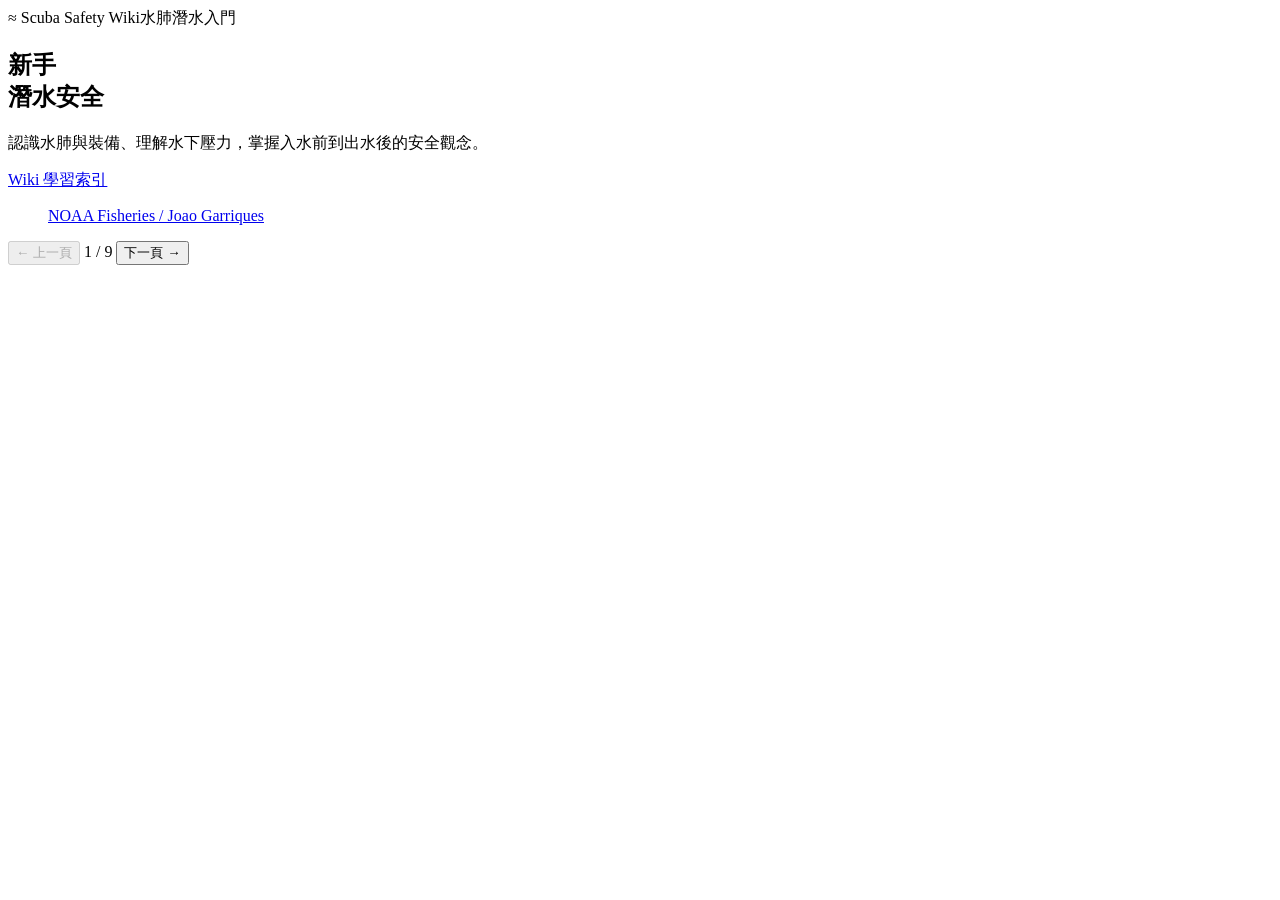
==== index.html @ ed03c34f "Create index.html" ====
<!doctype html>
<html lang="zh-Hant">
<head>
<meta charset="utf-8">
<meta name="viewport" content="width=device-width, initial-scale=1">
<title>新手潛水安全</title>
<link rel="stylesheet" href="style.css">
<script src="slides.js" defer></script>
</head>
<body data-slide="1">
<div class="deck">
<header class="masthead"><span class="brand"><span aria-hidden="true">≈</span> Scuba Safety Wiki</span><span>水肺潛水入門</span></header>
<main>
<section class="slide cover" aria-labelledby="cover">
  <div class="hero"><div>
    <h1 id="cover" tabindex="-1">新手<br>潛水安全</h1>
    <p class="lead">認識水肺與裝備、理解水下壓力，掌握入水前到出水後的安全觀念。</p>
    <a class="source" href="https://github.com/sunnychen950202-svg/scuba_safety_wiki/blob/main/wiki/index.md">Wiki 學習索引</a>
  </div>
  <figure class="photo"><figcaption><a href="https://commons.wikimedia.org/wiki/File:NOAA_diver_American_Samoa_2023.jpg">NOAA Fisheries / Joao Garriques</a></figcaption></figure>
  </div>
</section>
<section class="slide" hidden aria-labelledby="compare">
  <h2 id="compare" tabindex="-1">水肺潛水與浮潛</h2>
  <div class="cards two">
    <article><span class="icon" aria-hidden="true">01</span><h3>浮潛</h3><p>在水面用呼吸管吸入空氣。</p></article>
    <article><span class="icon" aria-hidden="true">02</span><h3>水肺潛水</h3><p>帶著氣瓶，透過調節器在水下呼吸。</p></article>
  </div>
  <p class="note">水肺潛水需要理論與水中訓練。請在受訓範圍內，與受過訓練的潛伴同行。</p>
  <a class="source" href="https://github.com/sunnychen950202-svg/scuba_safety_wiki/blob/main/wiki/scuba-vs-snorkeling.md">Wiki · 水肺潛水與浮潛差異</a>
</section>
<section class="slide" hidden aria-labelledby="pressure">
  <h2 id="pressure" tabindex="-1">越深，水壓越大</h2>
  <div class="depth-demo">
    <div class="depth-water" aria-hidden="true"><span>水面</span><i id="depth-marker"></i><span>30 公尺</span></div>
    <div>
      <label for="depth">模擬海水深度</label>
      <input id="depth" type="range" min="0" max="30" value="10">
      <output id="reading" class="reading" for="depth">10 公尺 · 約 2 大氣壓</output>
      <p>以水面約 1 大氣壓估算。每加深約 10 公尺，環境壓力增加約 1 大氣壓。</p>
    </div>
  </div>
  <ul class="steps">
    <li>下潛時及早、頻繁、輕柔地平衡中耳與外界壓力。</li>
    <li>無法平壓時停下，必要時略升再試。仍無法平壓就結束潛水，避免硬做。</li>
    <li>若耳痛、眩暈或突然聽力下降，結束潛水。症狀持續則先就醫，暫停潛水。</li>
  </ul>
  <a class="source" href="https://github.com/sunnychen950202-svg/scuba_safety_wiki/blob/main/wiki/pressure-equalization.md">Wiki · 水下壓力與耳壓平衡</a>
</section>
<section class="slide" hidden aria-labelledby="gear">
  <h2 id="gear" tabindex="-1">潛水裝備各有用途</h2>
  <div class="cards three gear">
    <details><summary>氣瓶與調節器</summary><p>氣瓶供氣，調節器讓你在水下呼吸。入水前確認瓶閥開啟與瓶壓充足，依訓練測試主用與備用調節器。</p></details>
    <details><summary>BCD 與配重</summary><p>浮力調整裝置（BCD）和配重用來調整浮力。互檢時測試充排氣、確認配重固定，並確認如何快卸。</p></details>
    <details><summary>壓力表與潛水電腦</summary><p>用壓力表或具供氣監測功能的電腦查看瓶壓。測試調節器時同時觀察瓶壓。</p></details>
  </div>
  <a class="source" href="https://github.com/sunnychen950202-svg/scuba_safety_wiki/blob/main/wiki/gear-buddy-check.md">Wiki · 潛水裝備與潛伴檢查</a>
</section>
<section class="slide" hidden aria-labelledby="buddy">
  <h2 id="buddy" tabindex="-1">每次入水前，與潛伴互檢</h2>
  <p>開放式水肺裝備的 BWRAF，包括同日後續每一潛。</p>
  <form class="checklist" id="buddy-check">
    <label><input type="checkbox"><strong><b>B</b> 浮力</strong><span>確認 BCD 連接，測試充氣與排氣。</span></label>
    <label><input type="checkbox"><strong><b>W</b> 配重</strong><span>確認固定，彼此知道如何快卸。</span></label>
    <label><input type="checkbox"><strong><b>R</b> 扣具</strong><span>確認束帶、扣具牢固，彼此知道如何解開。</span></label>
    <label><input type="checkbox"><strong><b>A</b> 供氣</strong><span>確認瓶閥開啟和瓶壓充足。依訓練測試主用與備用調節器、觀察瓶壓，並確認備用調節器的位置。</span></label>
    <label><input type="checkbox"><strong><b>F</b> 最後確認</strong><span>整理管線，確認裝備齊備，彼此確認可以入水。</span></label>
    <div class="check-actions"><output id="check-count" aria-live="polite">已勾選 0 / 5</output><button type="reset">重設清單</button></div>
  </form>
  <a class="source" href="https://github.com/sunnychen950202-svg/scuba_safety_wiki/blob/main/wiki/gear-buddy-check.md">Wiki · 潛水裝備與潛伴檢查</a>
</section>
<section class="slide" hidden aria-labelledby="ascent">
  <h2 id="ascent" tabindex="-1">減壓症與安全上升</h2>
  <div class="scenario">
    <details open><summary>規劃潛水 · 認識減壓症</summary><p>減壓時，溶於組織的惰性氣體可能形成氣泡。深度、時間與上升速率都會影響風險。在訓練範圍及電腦或潛水表的免減壓限制內規劃，預留上升與停留用的氣量和時間。</p></details>
    <details><summary>上升途中 · 呼吸與停留</summary><p>保持正常呼吸，控制速度，監看潛水電腦並留意潛伴。PADI 的休閒安全停留做法為約 <strong>5 公尺、3 分鐘</strong>。某些潛水剖面另有必要減壓停留。</p></details>
    <details><summary>出水後 · 發現異常症狀</summary><p>有異常關節痛、麻木、無力或呼吸困難，應儘速就醫評估。</p></details>
  </div>
  <a class="source" href="https://github.com/sunnychen950202-svg/scuba_safety_wiki/blob/main/wiki/decompression-ascent.md">Wiki · 減壓症與安全上升</a>
</section>
<section class="slide" hidden aria-labelledby="flight">
  <h2 id="flight" tabindex="-1">潛水後，多久能搭機？</h2>
  <p>從最後一潛浮出水面開始算。太早搭機或前往高海拔會增加減壓症風險，等待有助降低風險。</p>
  <div class="scenario">
    <details open><summary>單次免減壓潛水</summary><p><strong>DAN World 與 CDC</strong> 均建議至少 12 小時。</p></details>
    <details><summary>重複或多日潛水</summary><p><strong>DAN World</strong> 多日重複潛水至少 18 小時。<br><strong>CDC</strong> 多次潛水或多日潛水至少 18 小時。</p></details>
    <details><summary>需強制減壓停留</summary><p><strong>DAN World</strong> 遠超過 18 小時（同條也涵蓋 heliox 或 trimix）。<br><strong>CDC</strong> 24–48 小時。</p></details>
  </div>
  <p class="note">疑似減壓疾病時，先就醫評估，暫緩飛行或前往高海拔。</p>
  <a class="source" href="https://github.com/sunnychen950202-svg/scuba_safety_wiki/blob/main/wiki/flying-after-diving.md">Wiki · 潛水後搭機間隔</a>
</section>
<section class="slide" hidden aria-labelledby="quiz">
  <h2 id="quiz" tabindex="-1">三題安全情境</h2>
  <div class="questions">
    <fieldset data-answer="stop" data-explanation="先停止下潛，必要時略升再試。仍無法平壓就結束潛水。">
      <legend>1. 下潛時無法平壓，先怎麼做？</legend>
      <label><input type="radio" name="ears" value="stop"> 先停止下潛</label>
      <label><input type="radio" name="ears" value="go"> 繼續下潛</label>
      <p class="feedback" aria-live="polite"></p>
      <a class="source" href="https://github.com/sunnychen950202-svg/scuba_safety_wiki/blob/main/wiki/pressure-equalization.md">Wiki · 耳壓平衡</a>
    </fieldset>
    <fieldset data-answer="every" data-explanation="每次入水前都要互檢，同日的後續潛水也算。">
      <legend>2. 今天第二次下水，何時互檢？</legend>
      <label><input type="radio" name="buddy" value="first"> 第一次檢查過即可</label>
      <label><input type="radio" name="buddy" value="every"> 這次入水前再檢查</label>
      <p class="feedback" aria-live="polite"></p>
      <a class="source" href="https://github.com/sunnychen950202-svg/scuba_safety_wiki/blob/main/wiki/gear-buddy-check.md">Wiki · 潛伴檢查</a>
    </fieldset>
    <fieldset data-answer="12" data-explanation="DAN World 與 CDC 都建議單次免減壓潛水後至少等 12 小時。若有疑似症狀，先就醫並暫緩搭機。">
      <legend>3. 無疑似減壓疾病症狀，單次免減壓潛水後至少等多久再搭機？</legend>
      <label><input type="radio" name="flight" value="6"> 6 小時</label>
      <label><input type="radio" name="flight" value="12"> 12 小時</label>
      <p class="feedback" aria-live="polite"></p>
      <a class="source" href="https://github.com/sunnychen950202-svg/scuba_safety_wiki/blob/main/wiki/flying-after-diving.md">Wiki · 搭機間隔</a>
    </fieldset>
  </div>
</section>
<section class="slide" hidden aria-labelledby="review">
  <h2 id="review" tabindex="-1">從入水前記到出水後</h2>
  <ol class="steps">
    <li><strong>入水前</strong> 在受訓範圍內潛水，每次都與潛伴互檢。</li>
    <li><strong>水中</strong> 及早、輕柔平壓，上升時正常呼吸並控制速度。</li>
    <li><strong>出水後</strong> 依潛水情況安排搭機，有疑似減壓疾病症狀先就醫。</li>
  </ol>
  <h3>參考資料</h3>
  <ul class="references">
    <li><a href="https://github.com/sunnychen950202-svg/scuba_safety_wiki/blob/main/wiki/index.md">Wiki 索引</a></li>
    <li><a href="https://github.com/sunnychen950202-svg/scuba_safety_wiki/blob/main/wiki/scuba-vs-snorkeling.md">水肺與浮潛</a></li>
    <li><a href="https://github.com/sunnychen950202-svg/scuba_safety_wiki/blob/main/wiki/pressure-equalization.md">水壓與耳壓</a></li>
    <li><a href="https://github.com/sunnychen950202-svg/scuba_safety_wiki/blob/main/wiki/gear-buddy-check.md">裝備與潛伴</a></li>
    <li><a href="https://github.com/sunnychen950202-svg/scuba_safety_wiki/blob/main/wiki/decompression-ascent.md">減壓與上升</a></li>
    <li><a href="https://github.com/sunnychen950202-svg/scuba_safety_wiki/blob/main/wiki/flying-after-diving.md">搭機間隔</a></li>
  </ul>
  <details class="credits"><summary>攝影來源與授權</summary>
    <p>美屬薩摩亞潛水員，NOAA Fisheries / Joao Garriques。關島珊瑚礁潛水員，David Burdick / NOAA。兩張均由 Wikimedia Commons 標示為美國政府作品、公有領域。畫面有裁切與色調疊加。</p>
    <a href="https://commons.wikimedia.org/wiki/File:NOAA_diver_American_Samoa_2023.jpg">美屬薩摩亞照片</a> ·
    <a href="https://commons.wikimedia.org/wiki/File:SCUBA_divers_approaching_a_sinkhole_on_a_Guamanian_reef_(reef317083434).jpg">關島照片</a>
  </details>
</section>
</main>
<nav class="controls" aria-label="投影片切換">
  <button type="button" id="previous" disabled aria-label="上一頁"><span aria-hidden="true">←</span> 上一頁</button>
  <output id="progress" aria-live="polite">1 / 9</output>
  <button type="button" id="next" aria-label="下一頁">下一頁 <span aria-hidden="true">→</span></button>
</nav>
</div>
</body>
</html>
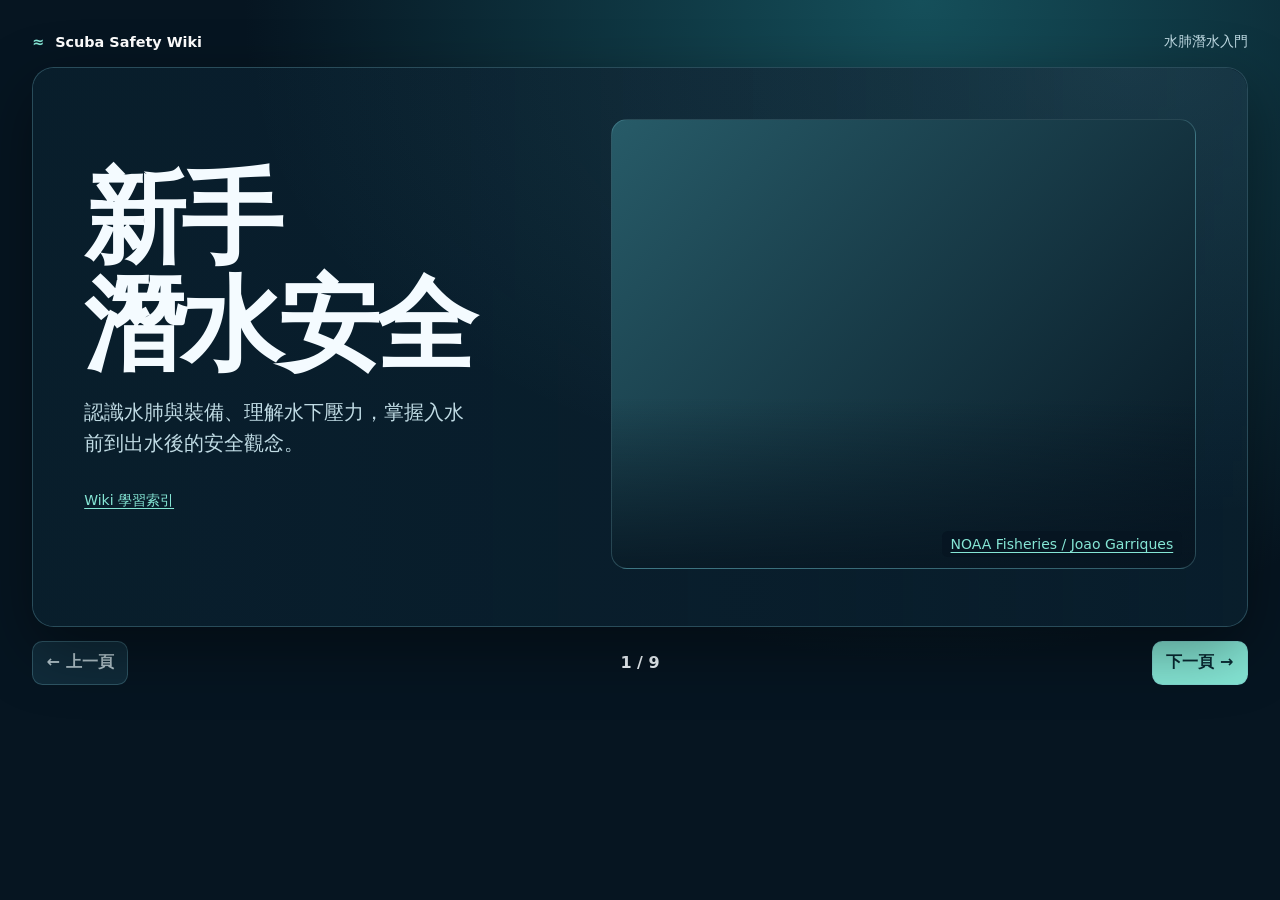
==== commit 789365d2: "Update index.html" ====
--- a/index.html
+++ b/index.html
@@ -1,148 +1,33 @@
-<!doctype html>
+<!DOCTYPE html>
+
 <html lang="zh-Hant">
+
 <head>
-<meta charset="utf-8">
-<meta name="viewport" content="width=device-width, initial-scale=1">
-<title>新手潛水安全</title>
-<link rel="stylesheet" href="style.css">
-<script src="slides.js" defer></script>
+
+  <meta charset="UTF-8">
+
+  <meta name="viewport"
+
+        content="width=device-width, initial-scale=1">
+
+  <meta http-equiv="refresh"
+
+        content="0; url=./presentation/">
+
+  <title>新手潛水安全教學</title>
+
 </head>
-<body data-slide="1">
-<div class="deck">
-<header class="masthead"><span class="brand"><span aria-hidden="true">≈</span> Scuba Safety Wiki</span><span>水肺潛水入門</span></header>
-<main>
-<section class="slide cover" aria-labelledby="cover">
-  <div class="hero"><div>
-    <h1 id="cover" tabindex="-1">新手<br>潛水安全</h1>
-    <p class="lead">認識水肺與裝備、理解水下壓力，掌握入水前到出水後的安全觀念。</p>
-    <a class="source" href="https://github.com/sunnychen950202-svg/scuba_safety_wiki/blob/main/wiki/index.md">Wiki 學習索引</a>
-  </div>
-  <figure class="photo"><figcaption><a href="https://commons.wikimedia.org/wiki/File:NOAA_diver_American_Samoa_2023.jpg">NOAA Fisheries / Joao Garriques</a></figcaption></figure>
-  </div>
-</section>
-<section class="slide" hidden aria-labelledby="compare">
-  <h2 id="compare" tabindex="-1">水肺潛水與浮潛</h2>
-  <div class="cards two">
-    <article><span class="icon" aria-hidden="true">01</span><h3>浮潛</h3><p>在水面用呼吸管吸入空氣。</p></article>
-    <article><span class="icon" aria-hidden="true">02</span><h3>水肺潛水</h3><p>帶著氣瓶，透過調節器在水下呼吸。</p></article>
-  </div>
-  <p class="note">水肺潛水需要理論與水中訓練。請在受訓範圍內，與受過訓練的潛伴同行。</p>
-  <a class="source" href="https://github.com/sunnychen950202-svg/scuba_safety_wiki/blob/main/wiki/scuba-vs-snorkeling.md">Wiki · 水肺潛水與浮潛差異</a>
-</section>
-<section class="slide" hidden aria-labelledby="pressure">
-  <h2 id="pressure" tabindex="-1">越深，水壓越大</h2>
-  <div class="depth-demo">
-    <div class="depth-water" aria-hidden="true"><span>水面</span><i id="depth-marker"></i><span>30 公尺</span></div>
-    <div>
-      <label for="depth">模擬海水深度</label>
-      <input id="depth" type="range" min="0" max="30" value="10">
-      <output id="reading" class="reading" for="depth">10 公尺 · 約 2 大氣壓</output>
-      <p>以水面約 1 大氣壓估算。每加深約 10 公尺，環境壓力增加約 1 大氣壓。</p>
-    </div>
-  </div>
-  <ul class="steps">
-    <li>下潛時及早、頻繁、輕柔地平衡中耳與外界壓力。</li>
-    <li>無法平壓時停下，必要時略升再試。仍無法平壓就結束潛水，避免硬做。</li>
-    <li>若耳痛、眩暈或突然聽力下降，結束潛水。症狀持續則先就醫，暫停潛水。</li>
-  </ul>
-  <a class="source" href="https://github.com/sunnychen950202-svg/scuba_safety_wiki/blob/main/wiki/pressure-equalization.md">Wiki · 水下壓力與耳壓平衡</a>
-</section>
-<section class="slide" hidden aria-labelledby="gear">
-  <h2 id="gear" tabindex="-1">潛水裝備各有用途</h2>
-  <div class="cards three gear">
-    <details><summary>氣瓶與調節器</summary><p>氣瓶供氣，調節器讓你在水下呼吸。入水前確認瓶閥開啟與瓶壓充足，依訓練測試主用與備用調節器。</p></details>
-    <details><summary>BCD 與配重</summary><p>浮力調整裝置（BCD）和配重用來調整浮力。互檢時測試充排氣、確認配重固定，並確認如何快卸。</p></details>
-    <details><summary>壓力表與潛水電腦</summary><p>用壓力表或具供氣監測功能的電腦查看瓶壓。測試調節器時同時觀察瓶壓。</p></details>
-  </div>
-  <a class="source" href="https://github.com/sunnychen950202-svg/scuba_safety_wiki/blob/main/wiki/gear-buddy-check.md">Wiki · 潛水裝備與潛伴檢查</a>
-</section>
-<section class="slide" hidden aria-labelledby="buddy">
-  <h2 id="buddy" tabindex="-1">每次入水前，與潛伴互檢</h2>
-  <p>開放式水肺裝備的 BWRAF，包括同日後續每一潛。</p>
-  <form class="checklist" id="buddy-check">
-    <label><input type="checkbox"><strong><b>B</b> 浮力</strong><span>確認 BCD 連接，測試充氣與排氣。</span></label>
-    <label><input type="checkbox"><strong><b>W</b> 配重</strong><span>確認固定，彼此知道如何快卸。</span></label>
-    <label><input type="checkbox"><strong><b>R</b> 扣具</strong><span>確認束帶、扣具牢固，彼此知道如何解開。</span></label>
-    <label><input type="checkbox"><strong><b>A</b> 供氣</strong><span>確認瓶閥開啟和瓶壓充足。依訓練測試主用與備用調節器、觀察瓶壓，並確認備用調節器的位置。</span></label>
-    <label><input type="checkbox"><strong><b>F</b> 最後確認</strong><span>整理管線，確認裝備齊備，彼此確認可以入水。</span></label>
-    <div class="check-actions"><output id="check-count" aria-live="polite">已勾選 0 / 5</output><button type="reset">重設清單</button></div>
-  </form>
-  <a class="source" href="https://github.com/sunnychen950202-svg/scuba_safety_wiki/blob/main/wiki/gear-buddy-check.md">Wiki · 潛水裝備與潛伴檢查</a>
-</section>
-<section class="slide" hidden aria-labelledby="ascent">
-  <h2 id="ascent" tabindex="-1">減壓症與安全上升</h2>
-  <div class="scenario">
-    <details open><summary>規劃潛水 · 認識減壓症</summary><p>減壓時，溶於組織的惰性氣體可能形成氣泡。深度、時間與上升速率都會影響風險。在訓練範圍及電腦或潛水表的免減壓限制內規劃，預留上升與停留用的氣量和時間。</p></details>
-    <details><summary>上升途中 · 呼吸與停留</summary><p>保持正常呼吸，控制速度，監看潛水電腦並留意潛伴。PADI 的休閒安全停留做法為約 <strong>5 公尺、3 分鐘</strong>。某些潛水剖面另有必要減壓停留。</p></details>
-    <details><summary>出水後 · 發現異常症狀</summary><p>有異常關節痛、麻木、無力或呼吸困難，應儘速就醫評估。</p></details>
-  </div>
-  <a class="source" href="https://github.com/sunnychen950202-svg/scuba_safety_wiki/blob/main/wiki/decompression-ascent.md">Wiki · 減壓症與安全上升</a>
-</section>
-<section class="slide" hidden aria-labelledby="flight">
-  <h2 id="flight" tabindex="-1">潛水後，多久能搭機？</h2>
-  <p>從最後一潛浮出水面開始算。太早搭機或前往高海拔會增加減壓症風險，等待有助降低風險。</p>
-  <div class="scenario">
-    <details open><summary>單次免減壓潛水</summary><p><strong>DAN World 與 CDC</strong> 均建議至少 12 小時。</p></details>
-    <details><summary>重複或多日潛水</summary><p><strong>DAN World</strong> 多日重複潛水至少 18 小時。<br><strong>CDC</strong> 多次潛水或多日潛水至少 18 小時。</p></details>
-    <details><summary>需強制減壓停留</summary><p><strong>DAN World</strong> 遠超過 18 小時（同條也涵蓋 heliox 或 trimix）。<br><strong>CDC</strong> 24–48 小時。</p></details>
-  </div>
-  <p class="note">疑似減壓疾病時，先就醫評估，暫緩飛行或前往高海拔。</p>
-  <a class="source" href="https://github.com/sunnychen950202-svg/scuba_safety_wiki/blob/main/wiki/flying-after-diving.md">Wiki · 潛水後搭機間隔</a>
-</section>
-<section class="slide" hidden aria-labelledby="quiz">
-  <h2 id="quiz" tabindex="-1">三題安全情境</h2>
-  <div class="questions">
-    <fieldset data-answer="stop" data-explanation="先停止下潛，必要時略升再試。仍無法平壓就結束潛水。">
-      <legend>1. 下潛時無法平壓，先怎麼做？</legend>
-      <label><input type="radio" name="ears" value="stop"> 先停止下潛</label>
-      <label><input type="radio" name="ears" value="go"> 繼續下潛</label>
-      <p class="feedback" aria-live="polite"></p>
-      <a class="source" href="https://github.com/sunnychen950202-svg/scuba_safety_wiki/blob/main/wiki/pressure-equalization.md">Wiki · 耳壓平衡</a>
-    </fieldset>
-    <fieldset data-answer="every" data-explanation="每次入水前都要互檢，同日的後續潛水也算。">
-      <legend>2. 今天第二次下水，何時互檢？</legend>
-      <label><input type="radio" name="buddy" value="first"> 第一次檢查過即可</label>
-      <label><input type="radio" name="buddy" value="every"> 這次入水前再檢查</label>
-      <p class="feedback" aria-live="polite"></p>
-      <a class="source" href="https://github.com/sunnychen950202-svg/scuba_safety_wiki/blob/main/wiki/gear-buddy-check.md">Wiki · 潛伴檢查</a>
-    </fieldset>
-    <fieldset data-answer="12" data-explanation="DAN World 與 CDC 都建議單次免減壓潛水後至少等 12 小時。若有疑似症狀，先就醫並暫緩搭機。">
-      <legend>3. 無疑似減壓疾病症狀，單次免減壓潛水後至少等多久再搭機？</legend>
-      <label><input type="radio" name="flight" value="6"> 6 小時</label>
-      <label><input type="radio" name="flight" value="12"> 12 小時</label>
-      <p class="feedback" aria-live="polite"></p>
-      <a class="source" href="https://github.com/sunnychen950202-svg/scuba_safety_wiki/blob/main/wiki/flying-after-diving.md">Wiki · 搭機間隔</a>
-    </fieldset>
-  </div>
-</section>
-<section class="slide" hidden aria-labelledby="review">
-  <h2 id="review" tabindex="-1">從入水前記到出水後</h2>
-  <ol class="steps">
-    <li><strong>入水前</strong> 在受訓範圍內潛水，每次都與潛伴互檢。</li>
-    <li><strong>水中</strong> 及早、輕柔平壓，上升時正常呼吸並控制速度。</li>
-    <li><strong>出水後</strong> 依潛水情況安排搭機，有疑似減壓疾病症狀先就醫。</li>
-  </ol>
-  <h3>參考資料</h3>
-  <ul class="references">
-    <li><a href="https://github.com/sunnychen950202-svg/scuba_safety_wiki/blob/main/wiki/index.md">Wiki 索引</a></li>
-    <li><a href="https://github.com/sunnychen950202-svg/scuba_safety_wiki/blob/main/wiki/scuba-vs-snorkeling.md">水肺與浮潛</a></li>
-    <li><a href="https://github.com/sunnychen950202-svg/scuba_safety_wiki/blob/main/wiki/pressure-equalization.md">水壓與耳壓</a></li>
-    <li><a href="https://github.com/sunnychen950202-svg/scuba_safety_wiki/blob/main/wiki/gear-buddy-check.md">裝備與潛伴</a></li>
-    <li><a href="https://github.com/sunnychen950202-svg/scuba_safety_wiki/blob/main/wiki/decompression-ascent.md">減壓與上升</a></li>
-    <li><a href="https://github.com/sunnychen950202-svg/scuba_safety_wiki/blob/main/wiki/flying-after-diving.md">搭機間隔</a></li>
-  </ul>
-  <details class="credits"><summary>攝影來源與授權</summary>
-    <p>美屬薩摩亞潛水員，NOAA Fisheries / Joao Garriques。關島珊瑚礁潛水員，David Burdick / NOAA。兩張均由 Wikimedia Commons 標示為美國政府作品、公有領域。畫面有裁切與色調疊加。</p>
-    <a href="https://commons.wikimedia.org/wiki/File:NOAA_diver_American_Samoa_2023.jpg">美屬薩摩亞照片</a> ·
-    <a href="https://commons.wikimedia.org/wiki/File:SCUBA_divers_approaching_a_sinkhole_on_a_Guamanian_reef_(reef317083434).jpg">關島照片</a>
-  </details>
-</section>
-</main>
-<nav class="controls" aria-label="投影片切換">
-  <button type="button" id="previous" disabled aria-label="上一頁"><span aria-hidden="true">←</span> 上一頁</button>
-  <output id="progress" aria-live="polite">1 / 9</output>
-  <button type="button" id="next" aria-label="下一頁">下一頁 <span aria-hidden="true">→</span></button>
-</nav>
-</div>
+
+<body>
+
+  <p>正在開啟潛水安全簡報...</p>
+
+  <a href="./presentation/">
+
+    點此進入簡報
+
+  </a>
+
 </body>
+
 </html>
